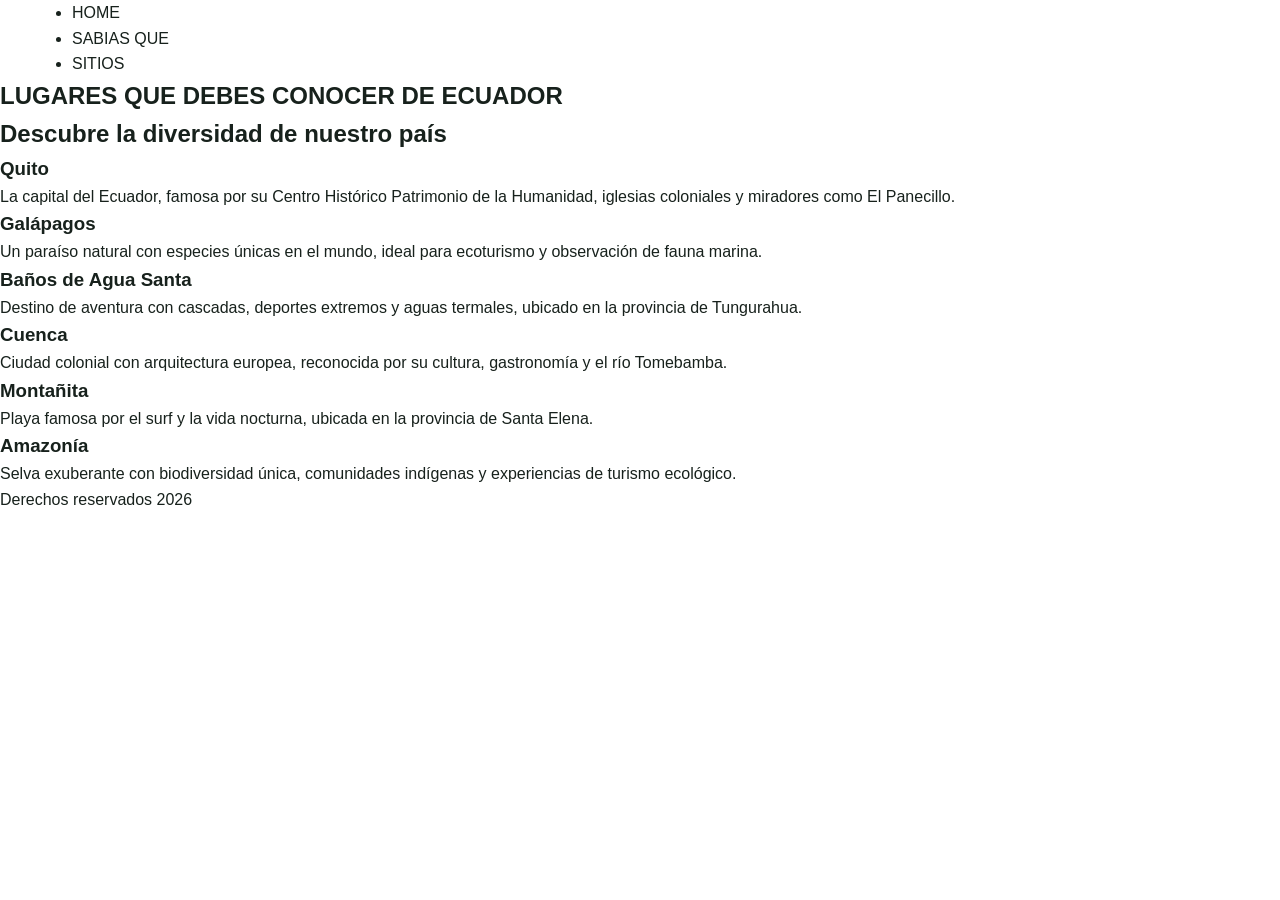
==== hoja3.html @ 09de3612 "Se agrego la imagen biodiversidad para usuarlo como icono de la pagina .... Se agrego la hoja 2 y ho" ====
<!DOCTYPE html>
<html lang="es">
<head>
  <meta charset="UTF-8">
  <title>Lugares de Ecuador | EALR</title>
  <meta name="viewport" content="width=device-width, initial-scale=1.0">
  <link rel="stylesheet" href="estilos.css">
</head>
<body>

  <!-- Navbar compartido -->
  <nav class="navbar">
    <span class="menu-toggle">☰</span>
    <ul>
      <li><a href="Index.html">HOME</a></li>
      <li><a href="hoja2.html">SABIAS QUE</a></li>
      <li><a href="hoja3.html">SITIOS</a></li>
    </ul>
  </nav>

  <!-- Contenido exclusivo hoja3 -->
  <section class="hoja2">
    <div class="header">
      <h1>LUGARES QUE DEBES CONOCER DE ECUADOR</h1>
      <h2>Descubre la diversidad de nuestro país</h2>
    </div>

    <h3>Quito</h3>
    <p>La capital del Ecuador, famosa por su Centro Histórico Patrimonio de la Humanidad, iglesias coloniales y miradores como El Panecillo.</p>

    <h3>Galápagos</h3>
    <p>Un paraíso natural con especies únicas en el mundo, ideal para ecoturismo y observación de fauna marina.</p>

    <h3>Baños de Agua Santa</h3>
    <p>Destino de aventura con cascadas, deportes extremos y aguas termales, ubicado en la provincia de Tungurahua.</p>

    <h3>Cuenca</h3>
    <p>Ciudad colonial con arquitectura europea, reconocida por su cultura, gastronomía y el río Tomebamba.</p>

    <h3>Montañita</h3>
    <p>Playa famosa por el surf y la vida nocturna, ubicada en la provincia de Santa Elena.</p>

    <h3>Amazonía</h3>
    <p>Selva exuberante con biodiversidad única, comunidades indígenas y experiencias de turismo ecológico.</p>
  </section>

  <!-- Footer compartido -->
  <footer>
    <p>Derechos reservados 2026</p>
  </footer>

  <!-- Script para el menú -->
  <script>
    const toggle = document.querySelector('.menu-toggle');
    const menu = document.querySelector('.navbar ul');

    toggle.addEventListener('click', () => {
      menu.classList.toggle('active');
    });
  </script>

</body>
</html>
---- estilos.css ----
:root {
  --ink: #17211c;
  --muted: #5f6b64;
  --line: #dfe7e2;
  --paper: #ffffff;
  --soft: #f3f7f4;
  --brand: #38bdf8;
  --brand-dark: #0284c7;
  --accent: #d88c2f;
  --shadow: 0 18px 45px rgba(23, 33, 28, 0.14);
}

* {
  box-sizing: border-box;
  margin: 0;
  padding: 0;
}

html {
  scroll-behavior: smooth;
}

body {
  background: var(--paper);
  color: var(--ink);
  font-family: "Inter", Arial, sans-serif;
  line-height: 1.6;
}

img {
  display: block;
  width: 100%;
}

a {
  color: inherit;
  text-decoration: none;
}

button,
input,
select {
  font: inherit;
}

.site-header {
  background: rgba(255, 255, 255, 0.94);
  border-bottom: 1px solid var(--line);
  position: sticky;
  top: 0;
  z-index: 20;
}

.navbar {
  align-items: center;
  display: flex;
  justify-content: space-between;
  margin: 0 auto;
  max-width: 1180px;
  min-height: 76px;
  padding: 0 22px;
}

.brand {
  align-items: center;
  display: inline-flex;
  font-weight: 800;
  gap: 10px;
}

.brand-mark {
  border-radius: 8px;
  height: 42px;
  object-fit: cover;
  width: 42px;
}

.nav-links {
  align-items: center;
  display: flex;
  gap: 8px;
  list-style: none;
}

.nav-link {
  border-radius: 999px;
  color: var(--muted);
  display: inline-flex;
  font-size: 0.94rem;
  font-weight: 700;
  padding: 10px 14px;
}

.nav-link:hover,
.nav-link.active {
  background: var(--soft);
  color: var(--brand-dark);
}

.nav-cta {
  background: var(--brand);
  color: #ffffff;
}

.nav-cta:hover,
.nav-cta.active {
  background: var(--brand-dark);
  color: #ffffff;
}

.menu-toggle {
  background: transparent;
  border: 0;
  display: none;
  flex-direction: column;
  gap: 5px;
  padding: 8px;
}

.menu-toggle span {
  background: var(--ink);
  border-radius: 999px;
  display: block;
  height: 2px;
  width: 26px;
}

.hero {
  align-items: center;
  background:
    linear-gradient(90deg, rgba(10, 31, 28, 0.82), rgba(10, 31, 28, 0.34)),
    url("https://images.unsplash.com/photo-1500530855697-b586d89ba3ee?auto=format&fit=crop&w=1800&q=82") center/cover;
  color: #ffffff;
  display: flex;
  min-height: 620px;
  padding: 110px 22px 70px;
}

.hero-content {
  margin: 0 auto;
  max-width: 1180px;
  width: 100%;
}

.eyebrow {
  color: var(--accent);
  font-size: 0.78rem;
  font-weight: 800;
  letter-spacing: 0;
  margin-bottom: 10px;
  text-transform: uppercase;
}

.hero h1 {
  font-size: clamp(2.4rem, 6vw, 4.8rem);
  line-height: 1.02;
  max-width: 840px;
}

.hero-text {
  color: rgba(255, 255, 255, 0.88);
  font-size: 1.14rem;
  margin-top: 22px;
  max-width: 680px;
}

.hero-actions {
  display: flex;
  flex-wrap: wrap;
  gap: 12px;
  margin-top: 32px;
}

.btn {
  align-items: center;
  border: 0;
  border-radius: 8px;
  cursor: pointer;
  display: inline-flex;
  font-weight: 800;
  justify-content: center;
  min-height: 46px;
  padding: 12px 18px;
  transition: transform 0.18s ease, background 0.18s ease, color 0.18s ease;
}

.btn:hover {
  transform: translateY(-2px);
}

.btn-primary {
  background: var(--brand);
  color: #ffffff;
}

.btn-primary:hover {
  background: var(--brand-dark);
}

.btn-secondary {
  background: #ffffff;
  color: var(--brand-dark);
}

.btn-small {
  background: var(--soft);
  color: var(--brand-dark);
  min-height: 40px;
  padding: 9px 13px;
}

.stats-band {
  background: var(--brand-dark);
  color: #ffffff;
  display: grid;
  gap: 1px;
  grid-template-columns: repeat(4, 1fr);
}

.stats-band article {
  background: rgba(255, 255, 255, 0.06);
  padding: 28px 22px;
  text-align: center;
}

.stats-band strong {
  display: block;
  font-size: 2rem;
  line-height: 1;
}

.stats-band span {
  color: rgba(255, 255, 255, 0.82);
  display: block;
  margin-top: 8px;
}

.section {
  margin: 0 auto;
  max-width: 1180px;
  padding: 86px 22px;
}

.section-muted {
  background: var(--soft);
  max-width: none;
}

.section-muted > * {
  margin-left: auto;
  margin-right: auto;
  max-width: 1180px;
}

.section-heading {
  margin-bottom: 34px;
  max-width: 720px;
}

.section-heading h2,
.form-panel h2,
.modal-card h2 {
  font-size: clamp(2rem, 4vw, 3.2rem);
  line-height: 1.08;
}

.section-heading p,
.form-panel p,
.modal-card p {
  color: var(--muted);
  margin-top: 12px;
}

.service-grid,
.destination-grid,
.package-grid {
  display: grid;
  gap: 22px;
}

.service-grid {
  grid-template-columns: repeat(4, 1fr);
}

.service-card,
.destination-card,
.package-card,
.form-panel,
.modal-card {
  background: var(--paper);
  border: 1px solid var(--line);
  border-radius: 8px;
  box-shadow: 0 10px 30px rgba(23, 33, 28, 0.06);
}

.service-card {
  padding: 26px;
}

.icon {
  background: var(--soft);
  border-radius: 8px;
  display: inline-flex;
  font-size: 1.6rem;
  margin-bottom: 18px;
  padding: 10px;
}

.service-card h3,
.destination-card h3,
.package-card h3 {
  font-size: 1.2rem;
  line-height: 1.25;
}

.service-card p,
.destination-card p,
.package-card p {
  color: var(--muted);
  margin-top: 10px;
}

.destination-grid {
  grid-template-columns: repeat(3, 1fr);
}

.destination-grid--four {
  grid-template-columns: repeat(4, 1fr);
}

.destination-card {
  overflow: hidden;
}

.destination-card img,
.package-card img {
  aspect-ratio: 4 / 3;
  height: auto;
  object-fit: cover;
}

.destination-card div,
.package-body {
  padding: 22px;
}

.destination-card span,
.package-card span {
  color: var(--accent);
  display: inline-block;
  font-size: 0.82rem;
  font-weight: 800;
  margin-bottom: 8px;
  text-transform: uppercase;
}

.destination-card .btn,
.package-card .btn {
  margin-top: 16px;
}

.filter-bar {
  display: flex;
  flex-wrap: wrap;
  gap: 10px;
  margin-bottom: 24px;
}

.filter-btn {
  background: var(--soft);
  border: 1px solid var(--line);
  border-radius: 999px;
  color: var(--muted);
  cursor: pointer;
  font-weight: 800;
  padding: 10px 16px;
}

.filter-btn.active,
.filter-btn:hover {
  background: var(--brand);
  border-color: var(--brand);
  color: #ffffff;
}

.package-grid {
  grid-template-columns: repeat(3, 1fr);
}

.package-card {
  overflow: hidden;
}

.package-card.hidden {
  display: none;
}

.section-form {
  max-width: none;
  padding-bottom: 96px;
  padding-top: 96px;
}

.form-panel {
  display: grid;
  gap: 34px;
  grid-template-columns: 0.95fr 1.05fr;
  margin: 0 auto;
  max-width: 1080px;
  padding: 34px;
}

.contact-form {
  display: grid;
  gap: 12px;
}

.contact-form label {
  font-weight: 800;
}

.contact-form input,
.contact-form select {
  background: #ffffff;
  border: 1px solid var(--line);
  border-radius: 8px;
  min-height: 48px;
  padding: 12px 14px;
}

.contact-form input:focus,
.contact-form select:focus {
  border-color: var(--brand);
  outline: 3px solid rgba(15, 118, 110, 0.12);
}

.form-message {
  color: var(--brand-dark);
  font-weight: 800;
  min-height: 24px;
}

.form-message.error {
  color: #b42318;
}

.modal {
  align-items: center;
  background: rgba(10, 31, 28, 0.62);
  display: flex;
  inset: 0;
  justify-content: center;
  padding: 22px;
  position: fixed;
  z-index: 40;
}

.modal.hidden {
  display: none;
}

.modal-card {
  max-width: 560px;
  padding: 30px;
  position: relative;
  width: 100%;
}

.modal-close {
  background: var(--soft);
  border: 0;
  border-radius: 8px;
  cursor: pointer;
  font-size: 1.7rem;
  height: 42px;
  line-height: 1;
  position: absolute;
  right: 18px;
  top: 18px;
  width: 42px;
}

.modal-card .btn {
  margin-top: 20px;
}

.site-footer {
  background: var(--ink);
  color: rgba(255, 255, 255, 0.76);
  padding: 24px;
  text-align: center;
}

@media (max-width: 920px) {
  .service-grid,
  .destination-grid,
  .destination-grid--four,
  .package-grid,
  .form-panel {
    grid-template-columns: 1fr 1fr;
  }

  .stats-band {
    grid-template-columns: repeat(2, 1fr);
  }
}

@media (max-width: 720px) {
  .navbar {
    min-height: 68px;
  }

  .menu-toggle {
    display: flex;
  }

  .nav-links {
    background: #ffffff;
    border-bottom: 1px solid var(--line);
    box-shadow: var(--shadow);
    display: none;
    flex-direction: column;
    left: 0;
    padding: 16px 22px 20px;
    position: absolute;
    right: 0;
    top: 68px;
  }

  .nav-links.open {
    display: flex;
  }

  .nav-link {
    justify-content: center;
    width: 100%;
  }

  .hero {
    min-height: 560px;
    padding-top: 86px;
  }

  .hero-actions,
  .filter-bar {
    align-items: stretch;
    flex-direction: column;
  }

  .service-grid,
  .destination-grid,
  .destination-grid--four,
  .package-grid,
  .form-panel,
  .stats-band {
    grid-template-columns: 1fr;
  }

  .section,
  .section-form {
    padding: 64px 18px;
  }

  .form-panel {
    padding: 24px;
  }
}
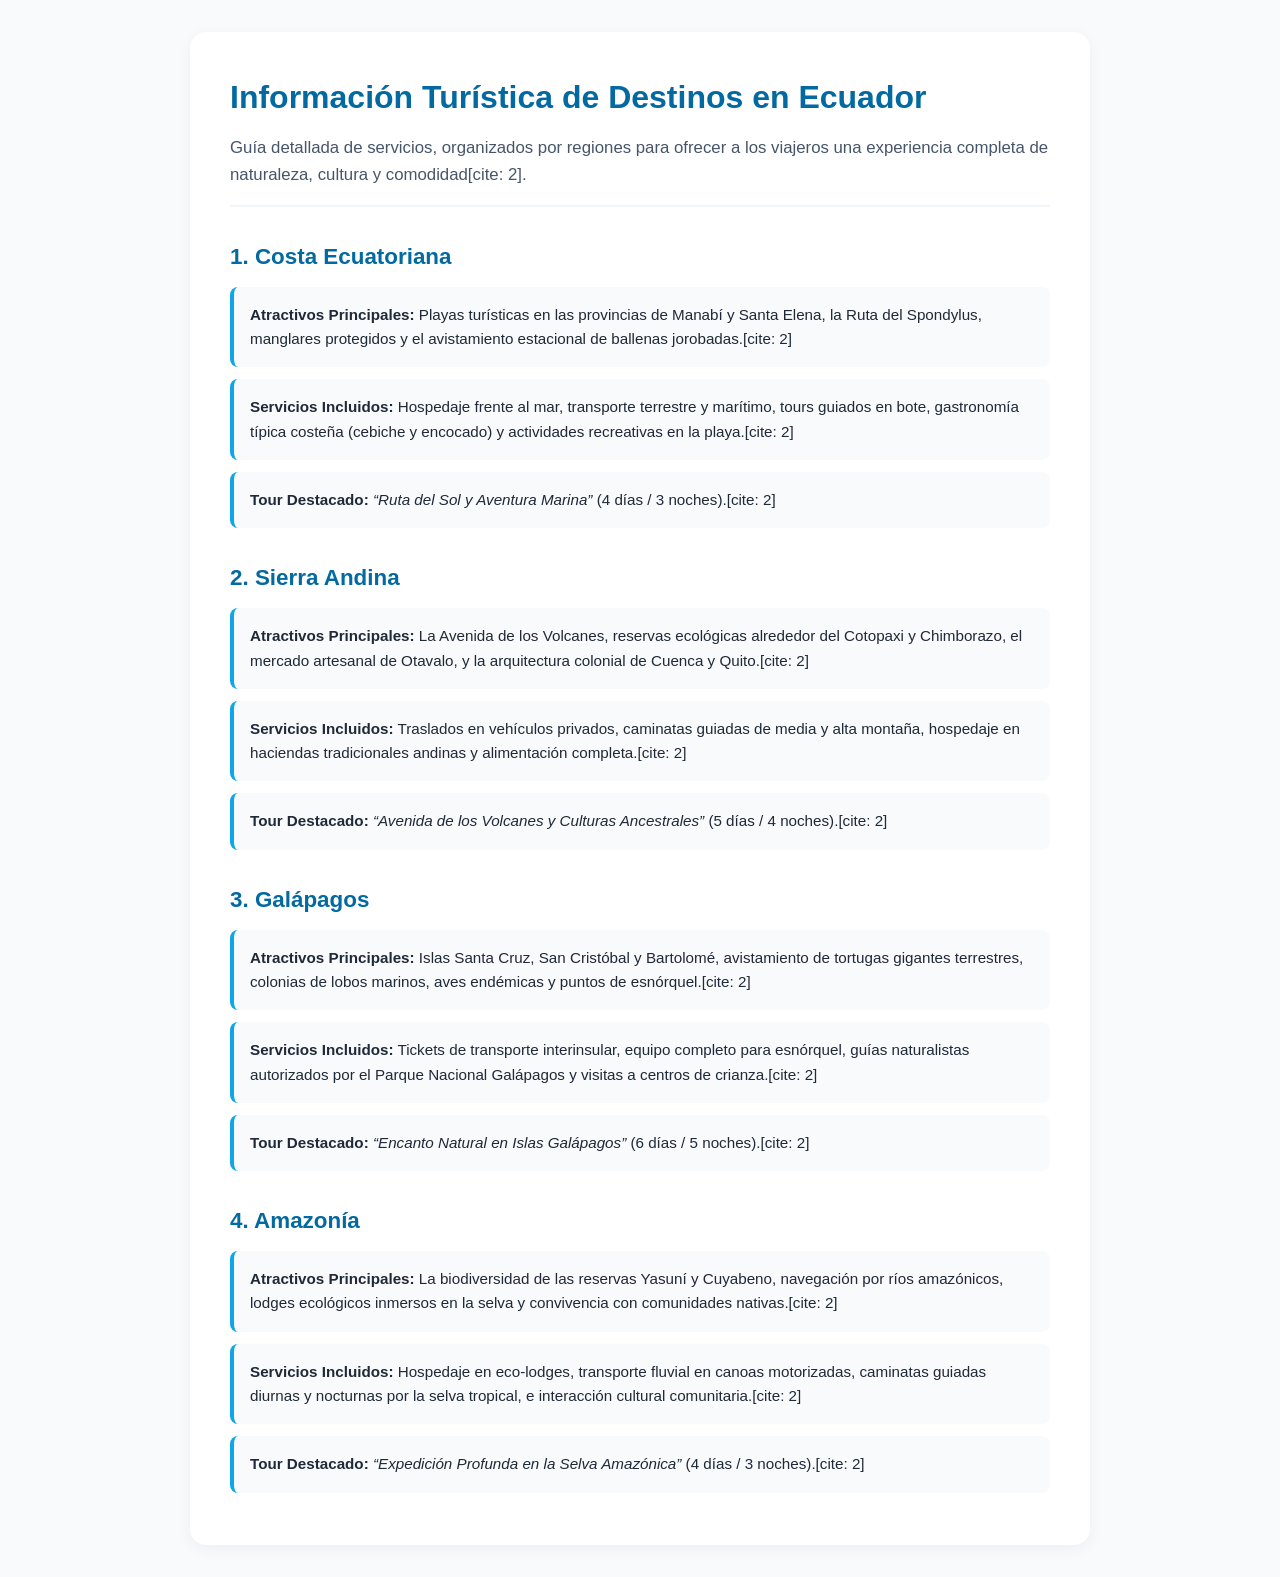
==== commit 88eebc9c: "Información turistica de destinos del ecuador" ====
--- a/hoja3.html
+++ b/hoja3.html
@@ -1,63 +1,116 @@
 <!DOCTYPE html>
 <html lang="es">
 <head>
-  <meta charset="UTF-8">
-  <title>Lugares de Ecuador | EALR</title>
-  <meta name="viewport" content="width=device-width, initial-scale=1.0">
-  <link rel="stylesheet" href="estilos.css">
+    <meta charset="UTF-8">
+    <meta name="viewport" content="width=device-width, initial-scale=1.0">
+    <title>Información Turística - Destinos en Ecuador</title>
+    <style>
+        :root {
+            --primary-blue: #0ea5e9;
+            --secondary-blue: #0369a1;
+            --dark-text: #1f2937;
+            --light-bg: #f8fafc;
+            --white: #ffffff;
+            --card-bg: #ffffff;
+        }
+
+        * {
+            box-sizing: border-box;
+            margin: 0;
+            padding: 0;
+        }
+
+        body {
+            font-family: 'Segoe UI', Tahoma, Geneva, Verdana, sans-serif;
+            color: var(--dark-text);
+            background-color: var(--light-bg);
+            line-height: 1.6;
+            padding: 2rem 5%;
+        }
+
+        .info-container {
+            max-width: 900px;
+            margin: 0 auto;
+            background: var(--white);
+            padding: 2.5rem;
+            border-radius: 16px;
+            box-shadow: 0 4px 15px rgba(0,0,0,0.05);
+        }
+
+        h1 {
+            font-size: 2rem;
+            color: var(--secondary-blue);
+            margin-bottom: 0.75rem;
+        }
+
+        .intro {
+            font-size: 1.05rem;
+            color: #475569;
+            margin-bottom: 2rem;
+            border-bottom: 2px solid #f1f5f9;
+            padding-bottom: 1rem;
+        }
+
+        h2 {
+            font-size: 1.4rem;
+            color: var(--secondary-blue);
+            margin-top: 2rem;
+            margin-bottom: 0.75rem;
+        }
+
+        ul {
+            list-style-type: none;
+            padding-left: 0;
+        }
+
+        li {
+            background-color: #f8fafc;
+            margin-bottom: 0.75rem;
+            padding: 1rem;
+            border-radius: 8px;
+            border-left: 4px solid var(--primary-blue);
+            font-size: 0.95rem;
+        }
+
+        li strong {
+            color: var(--dark-text);
+        }
+    </style>
 </head>
 <body>
 
-  <!-- Navbar compartido -->
-  <nav class="navbar">
-    <span class="menu-toggle">☰</span>
-    <ul>
-      <li><a href="Index.html">HOME</a></li>
-      <li><a href="hoja2.html">SABIAS QUE</a></li>
-      <li><a href="hoja3.html">SITIOS</a></li>
-    </ul>
-  </nav>
+    <div class="info-container">
+        <h1>Información Turística de Destinos en Ecuador</h1>
+        <p class="intro">Guía detallada de servicios, organizados por regiones para ofrecer a los viajeros una experiencia completa de naturaleza, cultura y comodidad[cite: 2].</p>
 
-  <!-- Contenido exclusivo hoja3 -->
-  <section class="hoja2">
-    <div class="header">
-      <h1>LUGARES QUE DEBES CONOCER DE ECUADOR</h1>
-      <h2>Descubre la diversidad de nuestro país</h2>
+        <h2>1. Costa Ecuatoriana</h2>
+        <ul>
+            <li><strong>Atractivos Principales:</strong> Playas turísticas en las provincias de Manabí y Santa Elena, la Ruta del Spondylus, manglares protegidos y el avistamiento estacional de ballenas jorobadas.[cite: 2]</li>
+            <li><strong>Servicios Incluidos:</strong> Hospedaje frente al mar, transporte terrestre y marítimo, tours guiados en bote, gastronomía típica costeña (cebiche y encocado) y actividades recreativas en la playa.[cite: 2]</li>
+            <li><strong>Tour Destacado:</strong> <em>“Ruta del Sol y Aventura Marina”</em> (4 días / 3 noches).[cite: 2]</li>
+        </ul>
+
+        <h2>2. Sierra Andina</h2>
+        <ul>
+            <li><strong>Atractivos Principales:</strong> La Avenida de los Volcanes, reservas ecológicas alrededor del Cotopaxi y Chimborazo, el mercado artesanal de Otavalo, y la arquitectura colonial de Cuenca y Quito.[cite: 2]</li>
+            <li><strong>Servicios Incluidos:</strong> Traslados en vehículos privados, caminatas guiadas de media y alta montaña, hospedaje en haciendas tradicionales andinas y alimentación completa.[cite: 2]</li>
+            <li><strong>Tour Destacado:</strong> <em>“Avenida de los Volcanes y Culturas Ancestrales”</em> (5 días / 4 noches).[cite: 2]</li>
+        </ul>
+
+        <h2>3. Galápagos</h2>
+        <ul>
+            <li><strong>Atractivos Principales:</strong> Islas Santa Cruz, San Cristóbal y Bartolomé, avistamiento de tortugas gigantes terrestres, colonias de lobos marinos, aves endémicas y puntos de esnórquel.[cite: 2]</li>
+            <li><strong>Servicios Incluidos:</strong> Tickets de transporte interinsular, equipo completo para esnórquel, guías naturalistas autorizados por el Parque Nacional Galápagos y visitas a centros de crianza.[cite: 2]</li>
+            <li><strong>Tour Destacado:</strong> <em>“Encanto Natural en Islas Galápagos”</em> (6 días / 5 noches).[cite: 2]</li>
+        </ul>
+
+        <h2>4. Amazonía</h2>
+        <ul>
+            <li><strong>Atractivos Principales:</strong> La biodiversidad de las reservas Yasuní y Cuyabeno, navegación por ríos amazónicos, lodges ecológicos inmersos en la selva y convivencia con comunidades nativas.[cite: 2]</li>
+            <li><strong>Servicios Incluidos:</strong> Hospedaje en eco-lodges, transporte fluvial en canoas motorizadas, caminatas guiadas diurnas y nocturnas por la selva tropical, e interacción cultural comunitaria.[cite: 2]</li>
+            <li><strong>Tour Destacado:</strong> <em>“Expedición Profunda en la Selva Amazónica”</em> (4 días / 3 noches).[cite: 2]</li>
+        </ul>
     </div>
-
-    <h3>Quito</h3>
-    <p>La capital del Ecuador, famosa por su Centro Histórico Patrimonio de la Humanidad, iglesias coloniales y miradores como El Panecillo.</p>
-
-    <h3>Galápagos</h3>
-    <p>Un paraíso natural con especies únicas en el mundo, ideal para ecoturismo y observación de fauna marina.</p>
-
-    <h3>Baños de Agua Santa</h3>
-    <p>Destino de aventura con cascadas, deportes extremos y aguas termales, ubicado en la provincia de Tungurahua.</p>
-
-    <h3>Cuenca</h3>
-    <p>Ciudad colonial con arquitectura europea, reconocida por su cultura, gastronomía y el río Tomebamba.</p>
-
-    <h3>Montañita</h3>
-    <p>Playa famosa por el surf y la vida nocturna, ubicada en la provincia de Santa Elena.</p>
-
-    <h3>Amazonía</h3>
-    <p>Selva exuberante con biodiversidad única, comunidades indígenas y experiencias de turismo ecológico.</p>
-  </section>
-
-  <!-- Footer compartido -->
-  <footer>
-    <p>Derechos reservados 2026</p>
-  </footer>
-
-  <!-- Script para el menú -->
-  <script>
-    const toggle = document.querySelector('.menu-toggle');
-    const menu = document.querySelector('.navbar ul');
-
-    toggle.addEventListener('click', () => {
-      menu.classList.toggle('active');
-    });
-  </script>
 
 </body>
 </html>
